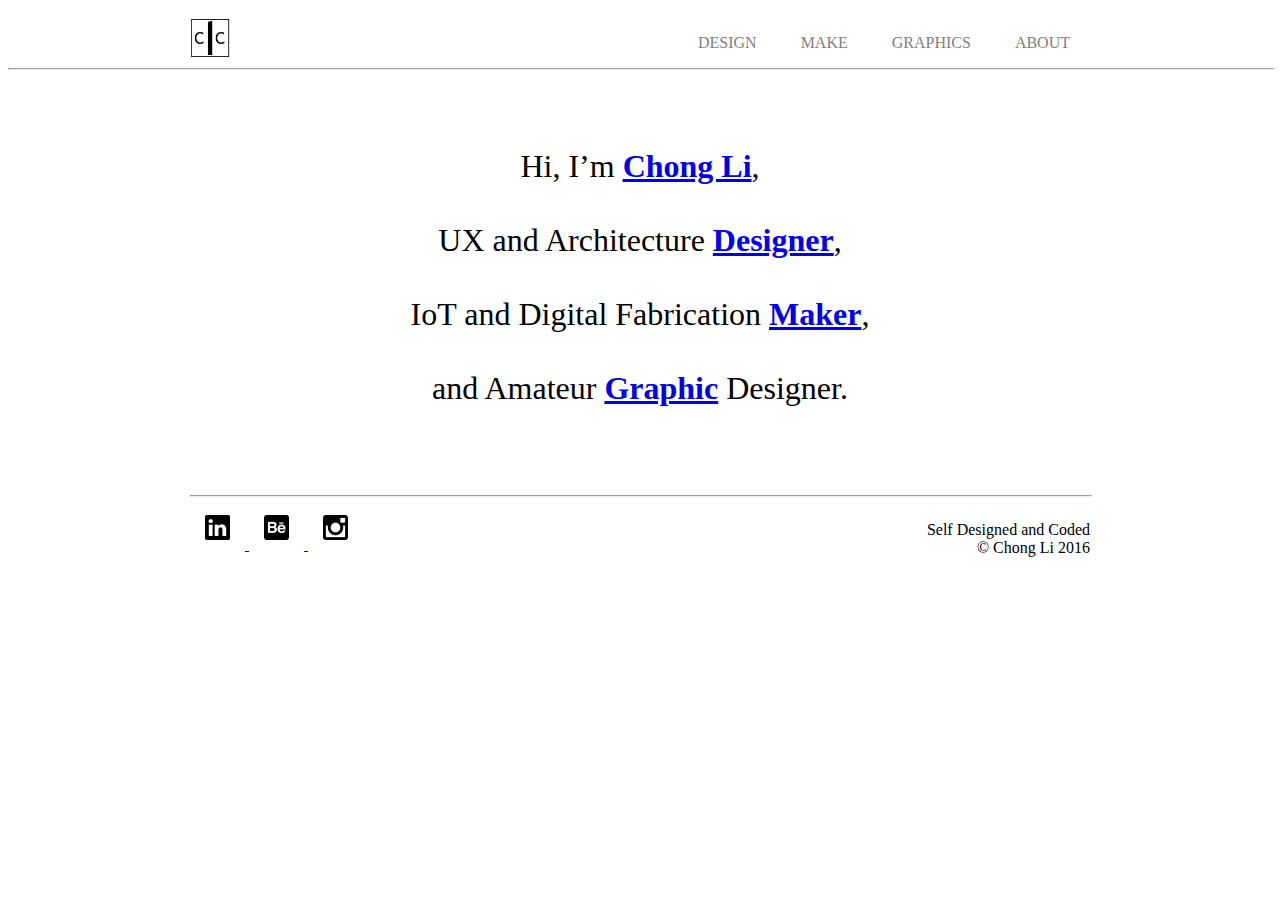
==== index.html @ 18894523 "Finishing header, footer, and general structures." ====
<!DOCTYPE html>
<html>
  <head>
    <meta charset="utf-8">
    <title>Chong Li's Portfolio</title>
    <link rel="stylesheet" href="p_css/style.css" media="screen" title="no title">
  </head>
  <body>
    <header class="#">
      <a href="index.html">
        <img class='logo_img' src="p_image/logo.png" alt="logo of Chong Li" />
      </a>
      <nav class="nav">
        <ul>
          <li><a href="design.html">design</a></li>
          <li><a href="make.html">make</a></li>
          <li><a href="graphics.html">graphics</a></li>
          <li><a href="about.html">about</a></li>
        </ul>
      </nav>
    </header>
    <hr width='100%'>
    <div class="main_des">
      <p>
        Hi, I’m <a href="about.html"><b>Chong Li</b></a>,<br>
        <br>UX and Architecture <a href="design.html"><b>Designer</b></a>,<br>
        <br>IoT and Digital Fabrication <a href="make.html"><b>Maker</b></a>,<br>
        <br>and Amateur <a href="graphics.html"><b>Graphic</b></a> Designer.<br>
      </p>
    </div>

    <footer>
      <hr width='100%'>
      <a href="https://www.linkedin.com/in/jonlichong" target="_blank">
        <img class='footer_img' src="p_image/linkedin.png" alt="linkedin of Chong Li" />
      </a>
      <a href="https://www.behance.net/catacil" target="_blank">
        <img class='footer_img' src="p_image/behance.png" alt="behance of Chong Li" />
      </a>
      <a href="https://www.instagram.com/catacil/" target="_blank">
        <img class='footer_img' src="p_image/instagram.png" alt="instagram of Chong Li" />
      </a>
      <p class="copyright">
        Self Designed and Coded <br>
        &copy;&nbsp;Chong Li 2016
      </p>
    </footer>
  </body>
</html>
---- p_css/style.css ----
/* page style */
header, footer, section, div{
  max-width: 900px;
  align-self: center;
  font-family: Whitney-Light;
  padding: 10px 10%;
  margin: auto;
}

/* header style */
header a{
  text-decoration: none;
  color: grey;
  text-transform: uppercase;
}
header a:hover{
  color:black;
}
.logo_img{
  float: left;
  display: inline-block;
  width: 40px;
  height: 40px;
}
.nav li{
  display: inline-block;
  margin: 0 20px;
}
.nav{
  float: right;
}
.nav .bold{
  font-weight: bold;
}

/* paragraph style */
.main_des p{
  font-size: 32px;
  margin: 60px 0px;
  text-align: center;
}
.page_des h1{
  float: left;
  margin-right: 10%;
  display: inline-block;
  font-size: 32px;
  width: 20%;
}
.page_des p{
  font-size: 18px;
  float: right;
  display: inline-block;
  width: 65%;
  line-height: 200%;
}
/* about style */
.chong_img{
  width: 30%;
  height: auto;
  display: inline-block;
  padding: 20px;
}
.about{
  display: inline-block;
  width: 60%;
  float: right;
  padding: 30px 0px;
}

/* footer style */
.footer_img{
  width: 25px;
  height: 25px;
  margin: 10px 15px;
}
.copyright{
  text-align: right;
  float: right;
}
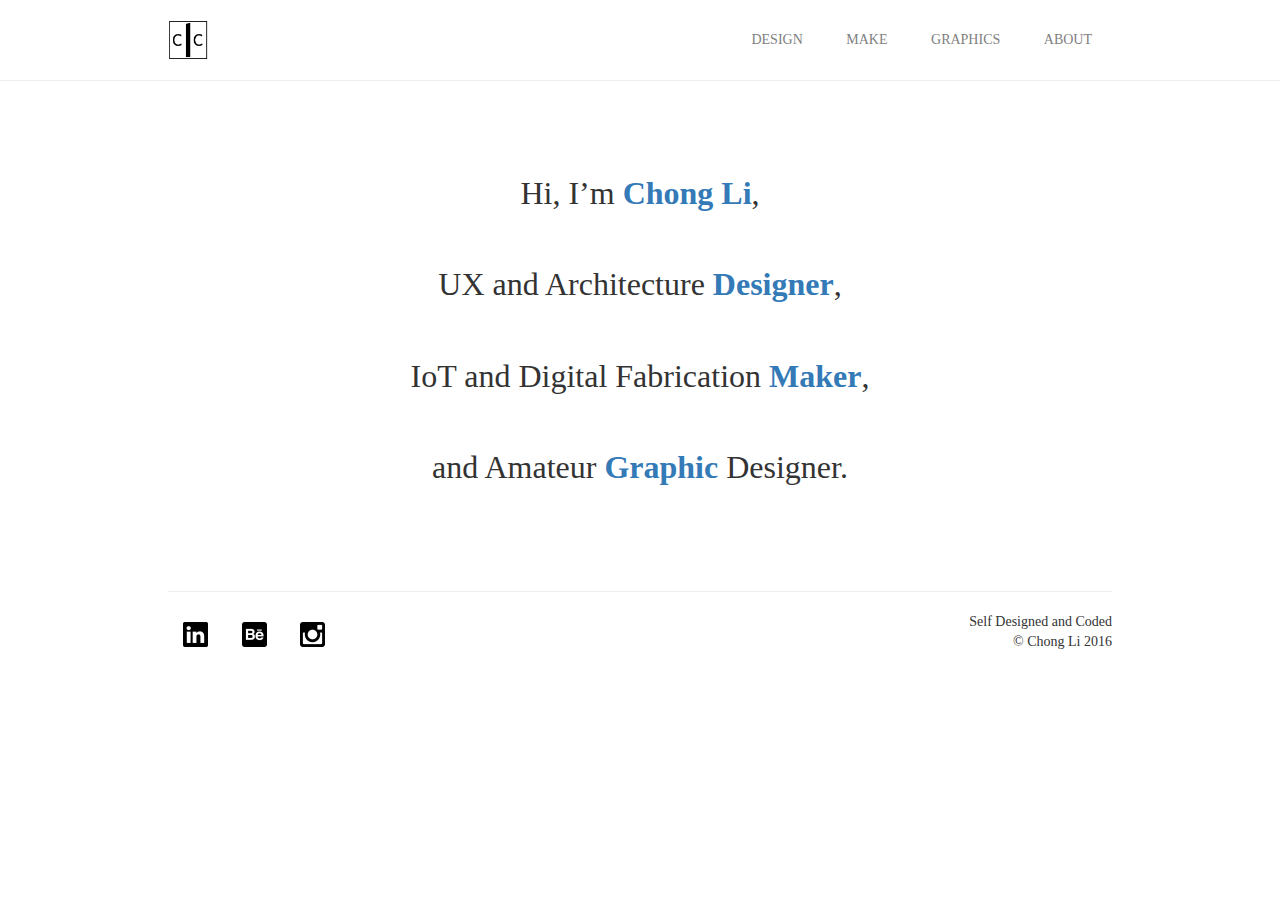
==== commit ab284d95: "Added pictures and descriptions for each page. Finished about page." ====
--- a/index.html
+++ b/index.html
@@ -4,6 +4,7 @@
     <meta charset="utf-8">
     <title>Chong Li's Portfolio</title>
     <link rel="stylesheet" href="p_css/style.css" media="screen" title="no title">
+    <link rel="stylesheet" href="https://maxcdn.bootstrapcdn.com/bootstrap/3.3.7/css/bootstrap.min.css" integrity="sha384-BVYiiSIFeK1dGmJRAkycuHAHRg32OmUcww7on3RYdg4Va+PmSTsz/K68vbdEjh4u" crossorigin="anonymous">
   </head>
   <body>
     <header class="#">
@@ -20,14 +21,14 @@
       </nav>
     </header>
     <hr width='100%'>
-    <div class="main_des">
+    <section class="main_des">
       <p>
         Hi, I’m <a href="about.html"><b>Chong Li</b></a>,<br>
         <br>UX and Architecture <a href="design.html"><b>Designer</b></a>,<br>
         <br>IoT and Digital Fabrication <a href="make.html"><b>Maker</b></a>,<br>
         <br>and Amateur <a href="graphics.html"><b>Graphic</b></a> Designer.<br>
       </p>
-    </div>
+    </section>
 
     <footer>
       <hr width='100%'>
--- a/p_css/style.css
+++ b/p_css/style.css
@@ -1,8 +1,8 @@
 /* page style */
-header, footer, section, div{
-  max-width: 900px;
+header, footer, section{
+  max-width: 1200px;
   align-self: center;
-  font-family: Whitney-Light;
+  font-family: futura-light;
   padding: 10px 10%;
   margin: auto;
 }
@@ -21,10 +21,11 @@
   display: inline-block;
   width: 40px;
   height: 40px;
+  margin-top: 10px;
 }
 .nav li{
   display: inline-block;
-  margin: 0 20px;
+  margin: 20px 20px;
 }
 .nav{
   float: right;
@@ -39,20 +40,46 @@
   margin: 60px 0px;
   text-align: center;
 }
+.page_des{
+  margin-top: 30px;
+  height: auto;
+}
 .page_des h1{
   float: left;
   margin-right: 10%;
-  display: inline-block;
-  font-size: 32px;
-  width: 20%;
+  font-size: 40px;
+  width: 15%;
+  font-weight: bold;
 }
 .page_des p{
   font-size: 18px;
   float: right;
-  display: inline-block;
   width: 65%;
   line-height: 200%;
 }
+.clearfix::after {
+  content: '.';
+  clear: both;
+  display: block;
+  visibility: hidden;
+}
+
+/* cover style */
+.cover{
+  margin: 20px 0;
+
+}
+.cover img{
+  width: 200px;
+  height: 200px;
+}
+.cover img:hover{
+  opacity: 0.5;
+}
+.cover p{
+  margin: 5px 0;
+}
+
 /* about style */
 .chong_img{
   width: 30%;
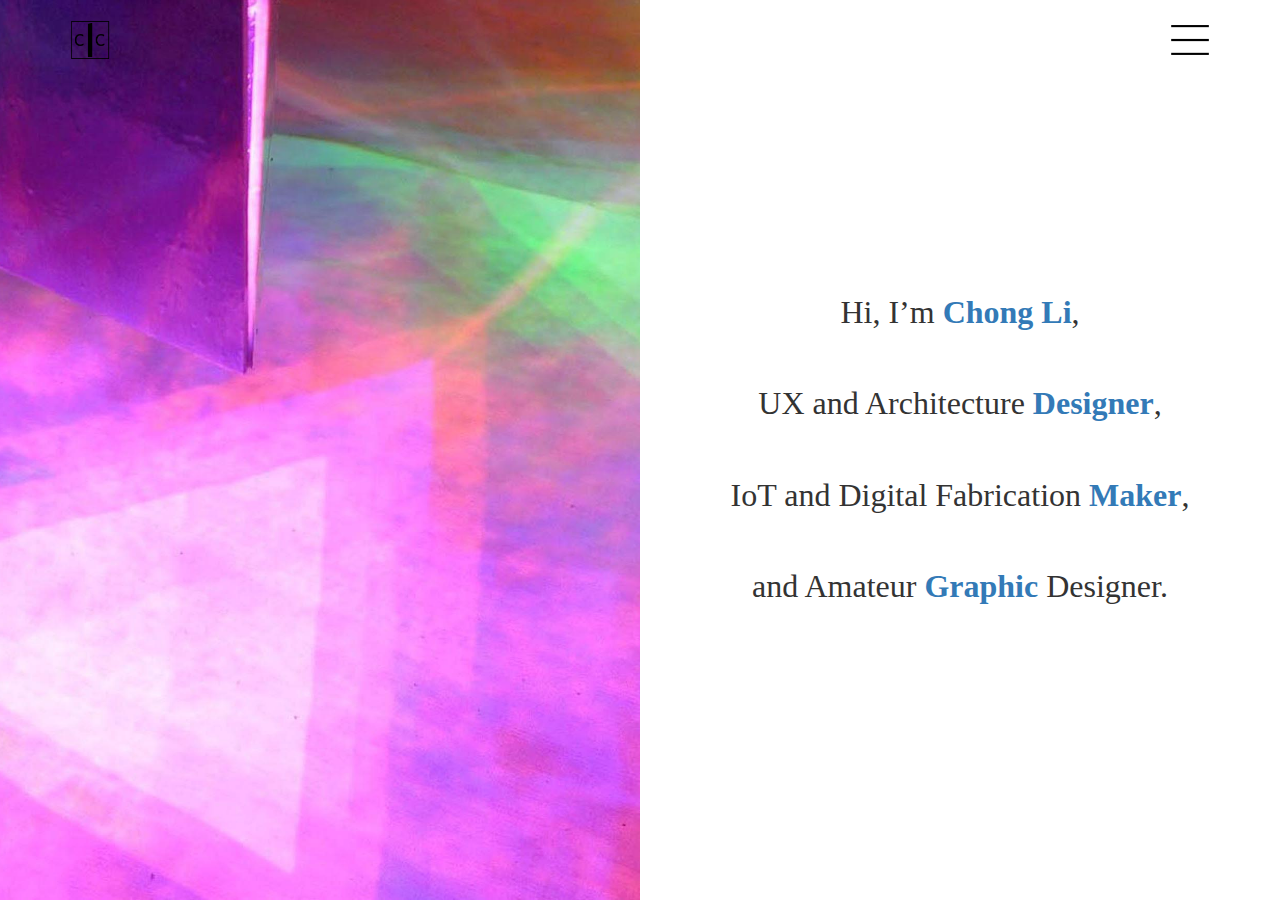
==== commit c36c7341: "Added background image, and set the image to 50%. Made responsive nav" ====
--- a/index.html
+++ b/index.html
@@ -3,15 +3,29 @@
   <head>
     <meta charset="utf-8">
     <title>Chong Li's Portfolio</title>
+    <link rel="shortcut icon" href="p_image/logo.png">
+    <meta name="viewport" content="width=device-width, initial-scale=1">
     <link rel="stylesheet" href="p_css/style.css" media="screen" title="no title">
     <link rel="stylesheet" href="https://maxcdn.bootstrapcdn.com/bootstrap/3.3.7/css/bootstrap.min.css" integrity="sha384-BVYiiSIFeK1dGmJRAkycuHAHRg32OmUcww7on3RYdg4Va+PmSTsz/K68vbdEjh4u" crossorigin="anonymous">
   </head>
   <body>
-    <header class="#">
+    <div class="index half"></div>
+    <div class="main_des">
+      <div class="right">
+        Hi, I’m <a href="about.html"><b>Chong Li</b></a>,<br>
+        <br>UX and Architecture <a href="design.html"><b>Designer</b></a>,<br>
+        <br>IoT and Digital Fabrication <a href="make.html"><b>Maker</b></a>,<br>
+        <br>and Amateur <a href="graphics.html"><b>Graphic</b></a> Designer.<br>
+      </div>
+    </div>
+    <header class="index_header">
       <a href="index.html">
         <img class='logo_img' src="p_image/logo.png" alt="logo of Chong Li" />
       </a>
-      <nav class="nav">
+      <nav class="nav nav_bread">
+        <img class="bread_img" src="p_image/bread.png" alt="nav bread icon" />
+      </nav>
+      <nav class="nav nav_hide">
         <ul>
           <li><a href="design.html">design</a></li>
           <li><a href="make.html">make</a></li>
@@ -20,18 +34,11 @@
         </ul>
       </nav>
     </header>
-    <hr width='100%'>
-    <section class="main_des">
-      <p>
-        Hi, I’m <a href="about.html"><b>Chong Li</b></a>,<br>
-        <br>UX and Architecture <a href="design.html"><b>Designer</b></a>,<br>
-        <br>IoT and Digital Fabrication <a href="make.html"><b>Maker</b></a>,<br>
-        <br>and Amateur <a href="graphics.html"><b>Graphic</b></a> Designer.<br>
-      </p>
-    </section>
+    <hr width='100%' style="visibility: hidden">
+
 
     <footer>
-      <hr width='100%'>
+      <!-- <hr width='100%'>
       <a href="https://www.linkedin.com/in/jonlichong" target="_blank">
         <img class='footer_img' src="p_image/linkedin.png" alt="linkedin of Chong Li" />
       </a>
@@ -44,7 +51,7 @@
       <p class="copyright">
         Self Designed and Coded <br>
         &copy;&nbsp;Chong Li 2016
-      </p>
+      </p> -->
     </footer>
   </body>
 </html>
--- a/p_css/style.css
+++ b/p_css/style.css
@@ -5,6 +5,7 @@
   font-family: futura-light;
   padding: 10px 10%;
   margin: auto;
+  margin-bottom: 20px;
 }
 
 /* header style */
@@ -16,12 +17,16 @@
 header a:hover{
   color:black;
 }
+/*header{
+  position: fixed;
+}*/
 .logo_img{
   float: left;
   display: inline-block;
   width: 40px;
   height: 40px;
   margin-top: 10px;
+  margin-bottom: 10px;
 }
 .nav li{
   display: inline-block;
@@ -29,16 +34,83 @@
 }
 .nav{
   float: right;
+  height: 40px;
 }
 .nav .bold{
   font-weight: bold;
+  color: black;
+}
+.nav_hide{
+  display: none;
+}
+.bread_img{
+  width: 40px;
+  height: 40px;
+  margin-top: 10px;
+  margin-bottom: 10px;
+}
+.nav_bread:hover + .nav_hide{
+  display: inline-block;
+  padding-right: 20px;
+}
+.nav_hide:hover{
+  display: inline-block;
+  padding-right: 20px;
 }
 
 /* paragraph style */
-.main_des p{
+.index_header{
+  max-width: 100%;
+  padding-left: 5em;
+  padding-right: 5em;
+}
+.index{
+  /*background-color: blue;*/
+  background: url("cover.jpg") no-repeat 50%;
+  background-size: cover;
+  /*background-attachment: fixed;*/
+  /*background-position:left;*/
+}
+.half{
+  width: 50%;
+  position: absolute;
+  top: 0;
+  bottom: 0;
+  left: 0;
+  z-index: -1;
+  opacity: 1;
+  -webkit-transition: opacity .3s ease;
+  transition: opacity .3s ease;
+}
+.main_des{
+  width: 50%;
+  position: absolute;
+  top: 0;
+  bottom: 0;
+  right: 0;
+  z-index: -1;
+  overflow-y: hidden;
+}
+.right{
+  width: 80%;
+  font-family: futura;
   font-size: 32px;
-  margin: 60px 0px;
-  text-align: center;
+  text-align: center;
+  margin: auto;
+  padding: 0 20px;
+  position: absolute;
+  top: 50%; left: 50%;
+  transform: translate(-50%,-50%);
+}
+.main_des .left{
+  width: 50%;
+  height: 100%;
+  overflow: hidden;
+  float: left;
+}
+.main_des .left img{
+  width: 50%;
+  height: auto;
 }
 .page_des{
   margin-top: 30px;
@@ -47,6 +119,7 @@
 .page_des h1{
   float: left;
   margin-right: 10%;
+  margin-left: 3%;
   font-size: 40px;
   width: 15%;
   font-weight: bold;
@@ -57,7 +130,14 @@
   width: 65%;
   line-height: 200%;
 }
-.clearfix::after {
+.page_des .right{
+  font-size: 18px;
+  float: right;
+  width: 65%;
+  line-height: 200%;
+}
+
+.clearfix:after {
   content: '.';
   clear: both;
   display: block;
@@ -66,41 +146,148 @@
 
 /* cover style */
 .cover{
-  margin: 20px 0;
-
-}
+  margin: -10px 0;
+
+}
+
 .cover img{
-  width: 200px;
-  height: 200px;
+  padding: 8%;
+  -webkit-transition: .6s ease-in-out;
+	transition: .6s ease-in-out;
+
 }
 .cover img:hover{
   opacity: 0.5;
 }
-.cover p{
-  margin: 5px 0;
+.cover p.cover_title{
+  /*margin: 5px 0;*/
+  text-align: center;
+  text-decoration: none;
+  color: black;
+  font-size: 16px;
+}
+.cover p.cover_des{
+  color: black;
+  font-size: 16px;
+  text-align: center;
+  position: relative;
+  bottom: 200px;
+  opacity: 0.3;
+}
+.cover img:hover .cover_des{
+  opacity: 1;
+}
+.cover img:hover p.cover_title{
+  text-decoration: none;
 }
 
 /* about style */
 .chong_img{
-  width: 30%;
+  width: 25%;
   height: auto;
   display: inline-block;
   padding: 20px;
 }
 .about{
   display: inline-block;
-  width: 60%;
+  width: 65%;
   float: right;
   padding: 30px 0px;
+  font-size: 18px;
+  line-height: 200%;
 }
 
 /* footer style */
+footer{
+  /*margin-top: 20px;*/
+}
 .footer_img{
   width: 25px;
   height: 25px;
-  margin: 10px 15px;
+  margin: 0 15px;
+  opacity: 0.8;
 }
 .copyright{
   text-align: right;
   float: right;
-}
+
+}
+
+/* slide show*/
+.slide img{
+  max-height: 100%;
+  max-width: 100%;
+  margin: auto;
+  /*vertical-align: middle;*/
+  /*display: inline-block;*/
+  position: absolute;
+  top: 0;
+  bottom: 10%;
+  left: 0;
+  right: 0;
+}
+.slide p{
+  text-align: center;
+  background-color: rgba(216, 216, 216, 0.5);
+  position: absolute;
+  bottom: -10%;
+  left: 0;
+  /*left: 50%;*/
+  width: 100%;
+  height: 10%;
+  /*line-height: 10%;*/
+  vertical-align: middle;
+  padding: 0.75%;
+}
+.floating:hover{
+  box-shadow:0 8px 16px 0 rgba(0,0,0,0.2),0 6px 20px 0 rgba(0,0,0,0.19)
+}
+.floating{
+  -webkit-touch-callout:none;
+  -webkit-user-select:none;
+  -khtml-user-select:none;
+  -moz-user-select:none;
+  -ms-user-select:none;
+  user-select:none;
+}
+.floating{
+  display:inline-block;
+  text-align:center;
+  color:#fff;
+  background-color:#000;
+  position:relative;
+  overflow:hidden;
+  z-index:1;
+  border-radius:50%;
+  cursor:pointer;
+  font-size:24px;
+  opacity: 0.3;
+}
+.floating{
+  width:40px;
+  height:40px;
+  line-height:40px;
+}
+.floating:disabled{
+  cursor:not-allowed;
+  opacity:0.3;
+}
+.displayleft{
+  position:absolute;
+  top:50%;
+  left:0;
+}
+.displayright{
+  position:absolute;
+  top:50%;
+  right:0;
+  /*transform:translate(0%,-50%);
+  -ms-transform:translate(0%,-50%);*/
+}
+.content{
+  max-width:1300px;
+  height: 350px;
+  position:relative;
+  padding: 20px;
+  /*background-color: #f4f4f4;*/
+}
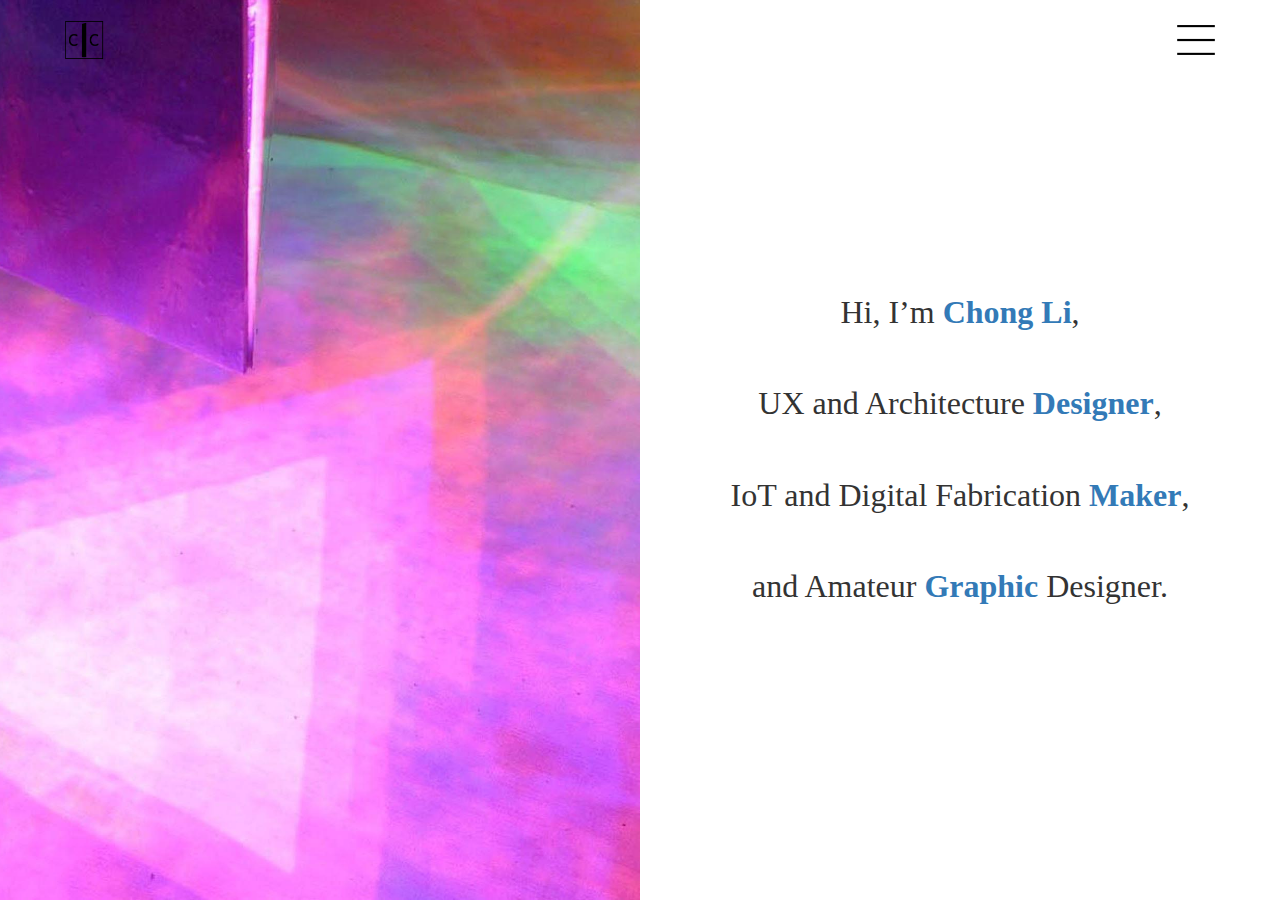
==== commit 88efea60: "Added javascript, and made index page and paragraphs responsive" ====
--- a/index.html
+++ b/index.html
@@ -3,26 +3,27 @@
   <head>
     <meta charset="utf-8">
     <title>Chong Li's Portfolio</title>
+    <script src='p_js/js.js'></script>
     <link rel="shortcut icon" href="p_image/logo.png">
     <meta name="viewport" content="width=device-width, initial-scale=1">
     <link rel="stylesheet" href="p_css/style.css" media="screen" title="no title">
     <link rel="stylesheet" href="https://maxcdn.bootstrapcdn.com/bootstrap/3.3.7/css/bootstrap.min.css" integrity="sha384-BVYiiSIFeK1dGmJRAkycuHAHRg32OmUcww7on3RYdg4Va+PmSTsz/K68vbdEjh4u" crossorigin="anonymous">
   </head>
   <body>
-    <div class="index half"></div>
+    <div class="index half" id='index'></div>
     <div class="main_des">
       <div class="right">
         Hi, I’m <a href="about.html"><b>Chong Li</b></a>,<br>
-        <br>UX and Architecture <a href="design.html"><b>Designer</b></a>,<br>
-        <br>IoT and Digital Fabrication <a href="make.html"><b>Maker</b></a>,<br>
-        <br>and Amateur <a href="graphics.html"><b>Graphic</b></a> Designer.<br>
+        <br>UX and Architecture <a onmouseover="cover_d()" onmouseout="cover_i()" href="design.html"><b>Designer</b></a>,<br>
+        <br>IoT and Digital Fabrication <a onmouseover="cover_m()" onmouseout="cover_i()" href="make.html"><b>Maker</b></a>,<br>
+        <br>and Amateur <a onmouseover="cover_g()" onmouseout="cover_i()" href="graphics.html"><b>Graphic</b></a> Designer.<br>
       </div>
     </div>
     <header class="index_header">
       <a href="index.html">
         <img class='logo_img' src="p_image/logo.png" alt="logo of Chong Li" />
       </a>
-      <nav class="nav nav_bread">
+      <nav class="nav nav_bread_index">
         <img class="bread_img" src="p_image/bread.png" alt="nav bread icon" />
       </nav>
       <nav class="nav nav_hide">
--- a/p_css/style.css
+++ b/p_css/style.css
@@ -19,6 +19,10 @@
 }
 /*header{
   position: fixed;
+  top:0;
+}
+.hr_fixed{
+  position: fixed;
 }*/
 .logo_img{
   float: left;
@@ -49,24 +53,29 @@
   margin-top: 10px;
   margin-bottom: 10px;
 }
-.nav_bread:hover + .nav_hide{
+.nav_bread_index:hover + .nav_hide{
   display: inline-block;
   padding-right: 20px;
 }
 .nav_hide:hover{
   display: inline-block;
   padding-right: 20px;
+}
+.nav_bread{
+  display: none;
 }
 
 /* paragraph style */
 .index_header{
   max-width: 100%;
-  padding-left: 5em;
-  padding-right: 5em;
+  padding-left: 5%;
+  padding-right: 5%;
 }
 .index{
   /*background-color: blue;*/
-  background: url("cover.jpg") no-repeat 50%;
+  background-image: url("cover.jpg");
+  background-repeat: no-repeat;
+  background-position: center;
   background-size: cover;
   /*background-attachment: fixed;*/
   /*background-position:left;*/
@@ -130,12 +139,6 @@
   width: 65%;
   line-height: 200%;
 }
-.page_des .right{
-  font-size: 18px;
-  float: right;
-  width: 65%;
-  line-height: 200%;
-}
 
 .clearfix:after {
   content: '.';
@@ -182,7 +185,7 @@
 }
 
 /* about style */
-.chong_img{
+/*.chong_img{
   width: 25%;
   height: auto;
   display: inline-block;
@@ -195,7 +198,7 @@
   padding: 30px 0px;
   font-size: 18px;
   line-height: 200%;
-}
+}*/
 
 /* footer style */
 footer{
@@ -260,7 +263,7 @@
   z-index:1;
   border-radius:50%;
   cursor:pointer;
-  font-size:24px;
+  font-size:18px;
   opacity: 0.3;
 }
 .floating{
@@ -291,3 +294,39 @@
   padding: 20px;
   /*background-color: #f4f4f4;*/
 }
+
+/*responsive design*/
+@media only screen and (max-width: 800px){
+  .nav li{display: none;}
+  .nav_bread{display: inline-block;}
+  .bread_img, .logo_img{
+    width: 30px;
+    height: 30px;
+  }
+  .page_des h1{font-size: 28px;}
+  .page_des p{font-size: 14px;}
+  .right{font-size: 28px;}
+}
+@media only screen and (max-width: 500px){
+  .nav_bread{display: inline-block;}
+  .bread_img, .logo_img{
+    width: 25px;
+    height: 25px;
+  }
+  .page_des h1{
+    font-size: 20px;
+    width: 100%;
+    margin-left: 0;
+    margin-top: 0;
+  }
+  .page_des p{
+    font-size: 12px;
+    float: left;
+    width: 100%;
+  }
+  .half, .main_des{width: 100%;}
+  .main_des{
+    background-color: rgba(255, 255, 255, 0.5);
+  }
+
+}
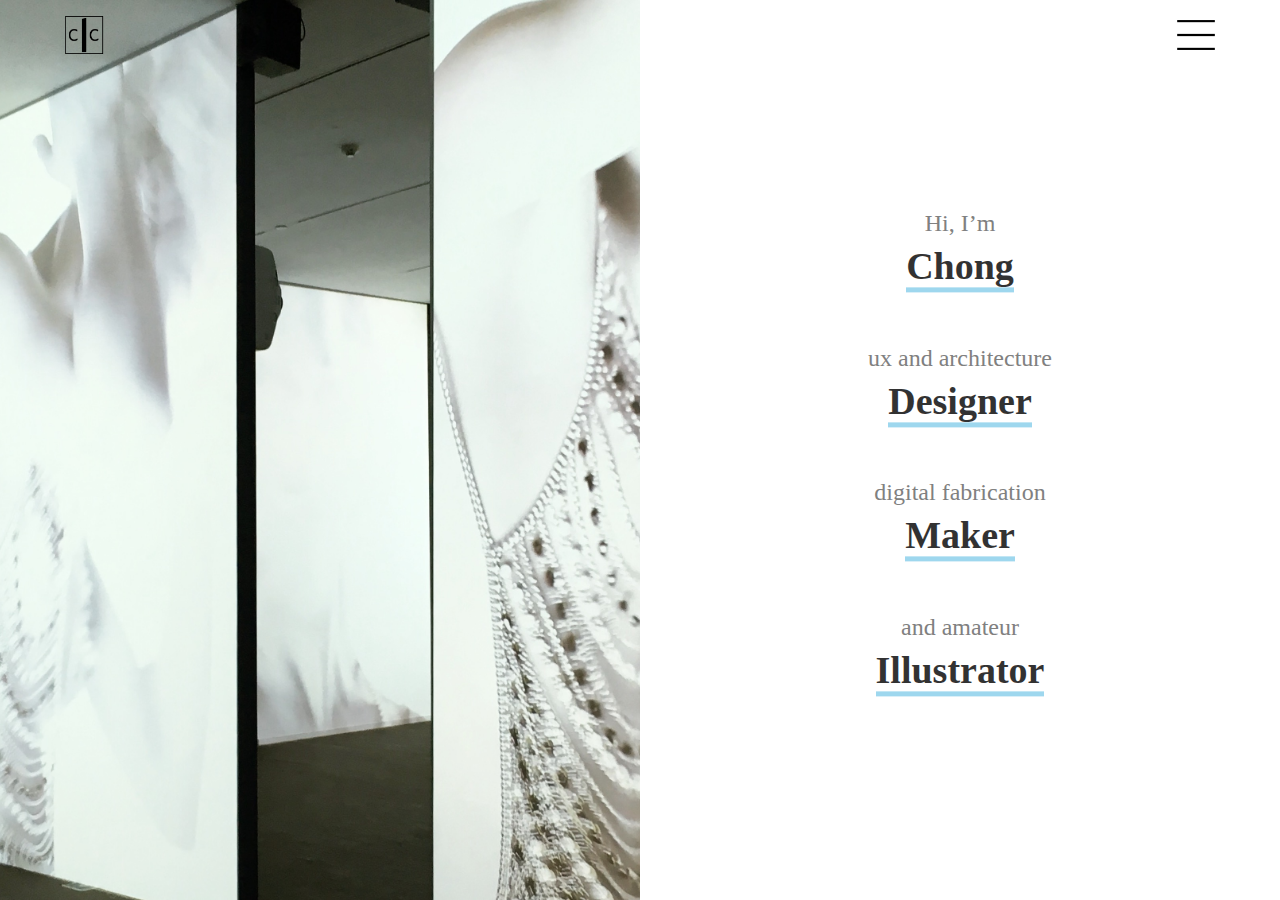
==== commit f5a9a893: "Added jQuery, more JavaScript. Updated style and some pages" ====
--- a/index.html
+++ b/index.html
@@ -4,19 +4,25 @@
     <meta charset="utf-8">
     <title>Chong Li's Portfolio</title>
     <script src='p_js/js.js'></script>
+    <script src='p_js/jquery-3.1.1.min.js'></script>
     <link rel="shortcut icon" href="p_image/logo.png">
     <meta name="viewport" content="width=device-width, initial-scale=1">
     <link rel="stylesheet" href="p_css/style.css" media="screen" title="no title">
-    <link rel="stylesheet" href="https://maxcdn.bootstrapcdn.com/bootstrap/3.3.7/css/bootstrap.min.css" integrity="sha384-BVYiiSIFeK1dGmJRAkycuHAHRg32OmUcww7on3RYdg4Va+PmSTsz/K68vbdEjh4u" crossorigin="anonymous">
+    <link rel="stylesheet" href="p_css/bootstrap.css" media="screen" title="no title">
+    <!-- <link rel="stylesheet" href="https://maxcdn.bootstrapcdn.com/bootstrap/3.3.7/css/bootstrap.min.css" integrity="sha384-BVYiiSIFeK1dGmJRAkycuHAHRg32OmUcww7on3RYdg4Va+PmSTsz/K68vbdEjh4u" crossorigin="anonymous"> -->
   </head>
   <body>
     <div class="index half" id='index'></div>
     <div class="main_des">
       <div class="right">
-        Hi, I’m <a href="about.html"><b>Chong Li</b></a>,<br>
-        <br>UX and Architecture <a onmouseover="cover_d()" onmouseout="cover_i()" href="design.html"><b>Designer</b></a>,<br>
-        <br>IoT and Digital Fabrication <a onmouseover="cover_m()" onmouseout="cover_i()" href="make.html"><b>Maker</b></a>,<br>
-        <br>and Amateur <a onmouseover="cover_g()" onmouseout="cover_i()" href="graphics.html"><b>Graphic</b></a> Designer.<br>
+        Hi, I’m
+        <br><a href="about.html"><b>Chong</b></a><br>
+        <br>ux and architecture
+        <br><a onmouseover="cover_d()" onmouseout="cover_i()" href="design.html"><b>Designer</b></a><br>
+        <br>digital fabrication
+        <br><a onmouseover="cover_m()" onmouseout="cover_i()" href="make.html"><b>Maker</b></a><br>
+        <br>and amateur
+        <br><a onmouseover="cover_g()" onmouseout="cover_i()" href="graphics.html"><b>Illustrator</b></a>
       </div>
     </div>
     <header class="index_header">
@@ -24,7 +30,7 @@
         <img class='logo_img' src="p_image/logo.png" alt="logo of Chong Li" />
       </a>
       <nav class="nav nav_bread_index">
-        <img class="bread_img" src="p_image/bread.png" alt="nav bread icon" />
+        <img onclick="show_nav()" class="bread_img" src="p_image/bread.png" alt="nav bread icon" />
       </nav>
       <nav class="nav nav_hide">
         <ul>
@@ -36,6 +42,14 @@
       </nav>
     </header>
     <hr width='100%' style="visibility: hidden">
+    <div class="full" id='full' onclick='show_page()'>
+      <ul>
+        <li><a href="design.html">design</a></li>
+        <li><a href="make.html">make</a></li>
+        <li><a href="graphics.html">graphics</a></li>
+        <li><a href="about.html">about</a></li>
+      </ul>
+    </div>
 
 
     <footer>
--- a/p_css/style.css
+++ b/p_css/style.css
@@ -3,12 +3,86 @@
   max-width: 1200px;
   align-self: center;
   font-family: futura-light;
-  padding: 10px 10%;
-  margin: auto;
-  margin-bottom: 20px;
+  padding: 0px 10%;
+  margin: 0 auto;
+}
+header{
+  border-bottom: 1px solid #eee;
+}
+
+img {
+  border: 0;
+  vertical-align: middle;
+}
+* {
+  -webkit-box-sizing: border-box;
+     -moz-box-sizing: border-box;
+          box-sizing: border-box;
+}
+*:before,
+*:after {
+  -webkit-box-sizing: border-box;
+     -moz-box-sizing: border-box;
+          box-sizing: border-box;
 }
 
 /* header style */
+header{
+  background-color: white;
+  position: fixed;
+  width: 100%;
+  height: 70px;
+  z-index: 1;
+  right: 0;
+  left: 0;
+  top: 0;
+  -webkit-transition: height 0.3s;
+  -moz-transition: height 0.3s;
+  transition: height 0.3s;
+}
+.nav-down{
+  top: 0;
+}
+.nav-up{
+  top: -70;
+}
+.header {
+    position: fixed;
+    top: 0;
+    left: 0;
+    width: 100%;
+    background: #cc5350;
+    color:#fff;
+    z-index: 1000;
+    height: 200px;
+    overflow: hidden;
+    -webkit-transition: height 0.3s;
+    -moz-transition: height 0.3s;
+    transition: height 0.3s;
+    text-align:center;
+    line-height:160px;
+
+}
+.header.shrink {
+    height: 100px;
+    line-height:80px;
+}
+.header h1
+{
+    font-size:30px;
+    font-weight:normal;
+    -webkit-transition: all 0.3s;
+    -moz-transition: all 0.3s;
+    transition: all 0.3s;
+}
+
+.header.shrink h1
+{
+    font-size:24px;
+    -webkit-transition: all 0.3s;
+    -moz-transition: all 0.3s;
+    transition: all 0.3s;
+}
 header a{
   text-decoration: none;
   color: grey;
@@ -17,25 +91,23 @@
 header a:hover{
   color:black;
 }
-/*header{
-  position: fixed;
-  top:0;
-}
-.hr_fixed{
-  position: fixed;
-}*/
 .logo_img{
   float: left;
   display: inline-block;
   width: 40px;
   height: 40px;
+  margin-top: 15px;
+  /*margin-bottom: 10px;*/
+}
+.nav li{
+  display: inline-block;
+  margin: 0px 20px;
   margin-top: 10px;
-  margin-bottom: 10px;
-}
-.nav li{
-  display: inline-block;
-  margin: 20px 20px;
-}
+}
+/*.nav li a{
+  line-height: 60px;
+  text-align: center;
+}*/
 .nav{
   float: right;
   height: 40px;
@@ -50,7 +122,7 @@
 .bread_img{
   width: 40px;
   height: 40px;
-  margin-top: 10px;
+  margin-top: 15px;
   margin-bottom: 10px;
 }
 .nav_bread_index:hover + .nav_hide{
@@ -67,13 +139,15 @@
 
 /* paragraph style */
 .index_header{
+  background-color: rgba(0, 0, 0, 0);
   max-width: 100%;
   padding-left: 5%;
   padding-right: 5%;
+  border-bottom: 0;
 }
 .index{
   /*background-color: blue;*/
-  background-image: url("cover.jpg");
+  background-image: url("../p_image/cover.jpg");
   background-repeat: no-repeat;
   background-position: center;
   background-size: cover;
@@ -91,6 +165,40 @@
   -webkit-transition: opacity .3s ease;
   transition: opacity .3s ease;
 }
+.full{
+  width: 100%;
+  height: 100%;
+  position: fixed;
+  top: 0;
+  bottom: 0;
+  left: 0;
+  right: 0;
+  z-index: 1000;
+  opacity: 0;
+  -webkit-transition:.5s;
+  transition: .5s ;
+  background-color: rgba(255, 255, 255, 0.9);
+  display: none;
+}
+.full ul{
+  width: 100%;
+  font-size: 40px;
+  font-family: futura;
+  text-transform: uppercase;
+  text-align: center;
+  line-height: 250%;
+  margin: auto;
+  position: absolute;
+  top: 50%; left: 50%;
+  transform: translate(-50%,-50%);
+  list-style-type: none;
+}
+.full ul li a{
+  color: rgb(100, 100, 100);;
+}
+.full ul li a:hover{
+  color: black;
+}
 .main_des{
   width: 50%;
   position: absolute;
@@ -102,14 +210,28 @@
 }
 .right{
   width: 80%;
-  font-family: futura;
-  font-size: 32px;
+  font-family: futura-light;
+  line-height: 180%;
+  font-size: 24px;
   text-align: center;
   margin: auto;
   padding: 0 20px;
   position: absolute;
   top: 50%; left: 50%;
   transform: translate(-50%,-50%);
+  color: grey;
+}
+.right b{
+  font-size: 38px;
+  color: black;
+  opacity: 0.8;
+  border-bottom: 5px solid skyblue;
+}
+.right b:hover{
+  font-size: 40px;
+}
+.right a:hover{
+  text-decoration: none;
 }
 .main_des .left{
   width: 50%;
@@ -122,7 +244,7 @@
   height: auto;
 }
 .page_des{
-  margin-top: 30px;
+  margin-top: 80px;
   height: auto;
 }
 .page_des h1{
@@ -132,6 +254,8 @@
   font-size: 40px;
   width: 15%;
   font-weight: bold;
+  /*margin-top: 0;*/
+  margin-bottom: 0;
 }
 .page_des p{
   font-size: 18px;
@@ -155,9 +279,8 @@
 
 .cover img{
   padding: 8%;
-  -webkit-transition: .6s ease-in-out;
-	transition: .6s ease-in-out;
-
+  -webkit-transition: opacity .6s ease-in-out;
+	transition: opacity .6s ease-in-out;
 }
 .cover img:hover{
   opacity: 0.5;
@@ -175,6 +298,7 @@
   text-align: center;
   position: relative;
   bottom: 200px;
+  /*line-height: 200px;*/
   opacity: 0.3;
 }
 .cover img:hover .cover_des{
@@ -201,19 +325,26 @@
 }*/
 
 /* footer style */
+hr{
+  border:0;
+  border-top: 1px solid #eee;
+}
 footer{
-  /*margin-top: 20px;*/
+  /*background-color: blue;*/
+}
+#graphic_footer{
+  margin-top: 100px;
 }
 .footer_img{
   width: 25px;
   height: 25px;
-  margin: 0 15px;
+  margin: 15px 15px;
   opacity: 0.8;
 }
 .copyright{
   text-align: right;
   float: right;
-
+  font-size: 12px;
 }
 
 /* slide show*/
@@ -241,6 +372,8 @@
   /*line-height: 10%;*/
   vertical-align: middle;
   padding: 0.75%;
+  margin-bottom: 0;
+  margin-top: 0;
 }
 .floating:hover{
   box-shadow:0 8px 16px 0 rgba(0,0,0,0.2),0 6px 20px 0 rgba(0,0,0,0.19)
@@ -297,22 +430,28 @@
 
 /*responsive design*/
 @media only screen and (max-width: 800px){
-  .nav li{display: none;}
+  .nav li a{display: none;}
   .nav_bread{display: inline-block;}
   .bread_img, .logo_img{
     width: 30px;
     height: 30px;
   }
+  header, footer, section{
+    padding: 0px 5%;
+  }
+  header{height: 60px;}
   .page_des h1{font-size: 28px;}
   .page_des p{font-size: 14px;}
-  .right{font-size: 28px;}
-}
-@media only screen and (max-width: 500px){
+  .right{font-size: 24px;}
+  /*.nav a.bold{display: inline-block;}*/
+}
+@media only screen and (max-width: 550px){
   .nav_bread{display: inline-block;}
   .bread_img, .logo_img{
     width: 25px;
     height: 25px;
   }
+  header{height: 55px;}
   .page_des h1{
     font-size: 20px;
     width: 100%;
@@ -326,7 +465,17 @@
   }
   .half, .main_des{width: 100%;}
   .main_des{
-    background-color: rgba(255, 255, 255, 0.5);
-  }
-
-}
+    background-color: rgba(255, 255, 255, 0.8);
+  }
+}
+.back_main{
+  width: 100%;
+  height: 90px;
+}
+.back_main a{
+  text-align: center;
+  line-height: 90px;
+  position: absolute;
+  left:0;
+  right:0;
+}
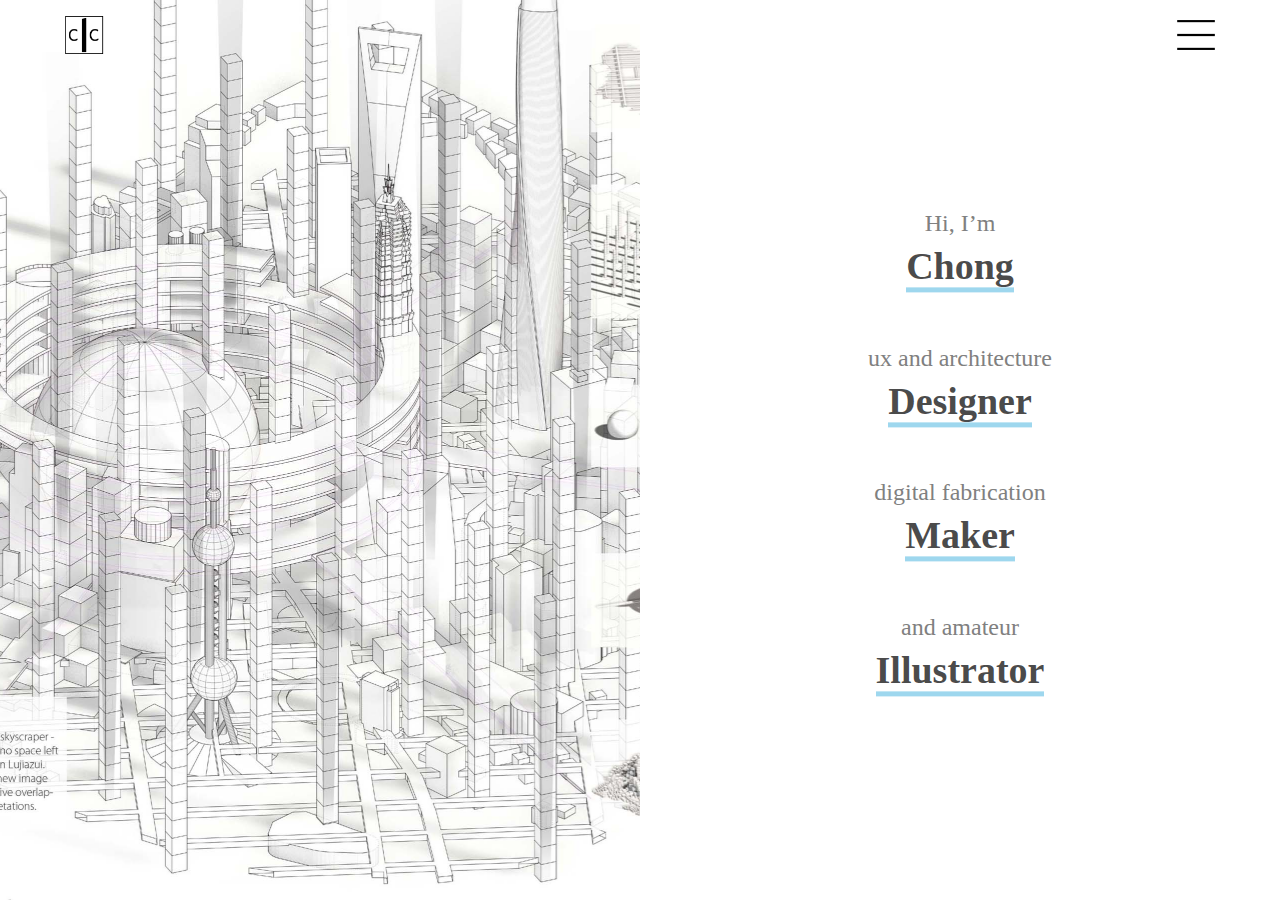
==== commit 5550390d: "Finished version for submission" ====
--- a/index.html
+++ b/index.html
@@ -3,8 +3,9 @@
   <head>
     <meta charset="utf-8">
     <title>Chong Li's Portfolio</title>
+
+    <script src='p_js/jquery-3.1.1.min.js'></script>
     <script src='p_js/js.js'></script>
-    <script src='p_js/jquery-3.1.1.min.js'></script>
     <link rel="shortcut icon" href="p_image/logo.png">
     <meta name="viewport" content="width=device-width, initial-scale=1">
     <link rel="stylesheet" href="p_css/style.css" media="screen" title="no title">
@@ -16,7 +17,7 @@
     <div class="main_des">
       <div class="right">
         Hi, I’m
-        <br><a href="about.html"><b>Chong</b></a><br>
+        <br><a onmouseover="cover_a()" onmouseout="cover_i()" href="about.html"><b>Chong</b></a><br>
         <br>ux and architecture
         <br><a onmouseover="cover_d()" onmouseout="cover_i()" href="design.html"><b>Designer</b></a><br>
         <br>digital fabrication
@@ -41,7 +42,6 @@
         </ul>
       </nav>
     </header>
-    <hr width='100%' style="visibility: hidden">
     <div class="full" id='full' onclick='show_page()'>
       <ul>
         <li><a href="design.html">design</a></li>
--- a/p_css/style.css
+++ b/p_css/style.css
@@ -41,10 +41,10 @@
   transition: height 0.3s;
 }
 .nav-down{
-  top: 0;
+  top: 0px;
 }
 .nav-up{
-  top: -70;
+  top: -70px;
 }
 .header {
     position: fixed;
@@ -162,8 +162,8 @@
   left: 0;
   z-index: -1;
   opacity: 1;
-  -webkit-transition: opacity .3s ease;
-  transition: opacity .3s ease;
+  -webkit-transition: .4s ease ;
+  transition: .4s ease;
 }
 .full{
   width: 100%;
@@ -175,8 +175,8 @@
   right: 0;
   z-index: 1000;
   opacity: 0;
-  -webkit-transition:.5s;
-  transition: .5s ;
+  -webkit-transition:opacity .2s ease;
+  transition: opacity .2s ease;
   background-color: rgba(255, 255, 255, 0.9);
   display: none;
 }
@@ -223,7 +223,7 @@
 }
 .right b{
   font-size: 38px;
-  color: black;
+  color: rgba(0, 0, 0, 0.9);
   opacity: 0.8;
   border-bottom: 5px solid skyblue;
 }
@@ -279,11 +279,12 @@
 
 .cover img{
   padding: 8%;
-  -webkit-transition: opacity .6s ease-in-out;
-	transition: opacity .6s ease-in-out;
+  -webkit-transition: opacity .6s ease;
+	transition: opacity .6s ease;
 }
 .cover img:hover{
-  opacity: 0.5;
+  opacity: 0.1;
+  background-color: white;
 }
 .cover p.cover_title{
   /*margin: 5px 0;*/
@@ -291,21 +292,29 @@
   text-decoration: none;
   color: black;
   font-size: 16px;
+  margin-top: -5px;;
+  margin-bottom: 40px;
 }
 .cover p.cover_des{
   color: black;
   font-size: 16px;
   text-align: center;
-  position: relative;
-  bottom: 200px;
-  /*line-height: 200px;*/
-  opacity: 0.3;
-}
-.cover img:hover .cover_des{
+  position: absolute;
+  width: 100%;
+  margin-top: -42px;
+  top: 50%;
+  opacity: 0;
+}
+.cover img:hover ~ .cover_des{
   opacity: 1;
 }
-.cover img:hover p.cover_title{
+.cover img:hover ~ p.cover_title{
   text-decoration: none;
+}
+section h2{
+  font-weight: normal;
+  text-align: center;
+  display: none;
 }
 
 /* about style */
@@ -333,7 +342,7 @@
   /*background-color: blue;*/
 }
 #graphic_footer{
-  margin-top: 100px;
+  margin-top: 80px;
 }
 .footer_img{
   width: 25px;
@@ -359,12 +368,13 @@
   bottom: 10%;
   left: 0;
   right: 0;
+  cursor: pointer;
 }
 .slide p{
   text-align: center;
-  background-color: rgba(216, 216, 216, 0.5);
-  position: absolute;
-  bottom: -10%;
+  background-color: rgba(216, 216, 216, 0.2);
+  position: absolute;
+  bottom: -8%;
   left: 0;
   /*left: 50%;*/
   width: 100%;
@@ -374,17 +384,16 @@
   padding: 0.75%;
   margin-bottom: 0;
   margin-top: 0;
+  opacity: 0;
+  transition: opacity .2s ease;
+  -webkit-transition: opacity .2s ease;
+  -moz-transition: opacity .2s ease;
+}
+.slide a.p-cover:hover + p{
+  opacity: 1;
 }
 .floating:hover{
   box-shadow:0 8px 16px 0 rgba(0,0,0,0.2),0 6px 20px 0 rgba(0,0,0,0.19)
-}
-.floating{
-  -webkit-touch-callout:none;
-  -webkit-user-select:none;
-  -khtml-user-select:none;
-  -moz-user-select:none;
-  -ms-user-select:none;
-  user-select:none;
 }
 .floating{
   display:inline-block;
@@ -479,3 +488,47 @@
   left:0;
   right:0;
 }
+.project{
+  margin-top: 120px;
+  margin-bottom: 40px;
+}
+.project h1{
+  text-align: center;
+}
+.project p{
+  font-size: 18px;
+  text-align: center;
+}
+
+/*lightbox*/
+.lightbox {
+	/** Default lightbox to hidden */
+	display: none;
+
+	/** Position and style */
+	position: fixed;
+	z-index: 999;
+	width: 100%;
+	height: 100%;
+	text-align: center;
+	top: 0;
+	left: 0;
+	background: rgba(0,0,0,0.8);
+}
+
+.lightbox img {
+	/** Pad the lightbox image */
+  position: absolute;
+  top: 0;
+  bottom: 0;
+	max-width: 90%;
+	max-height: 90%;
+}
+
+.lightbox:target {
+	/** Remove default browser outline */
+	outline: none;
+
+	/** Unhide lightbox **/
+	display: block;
+}
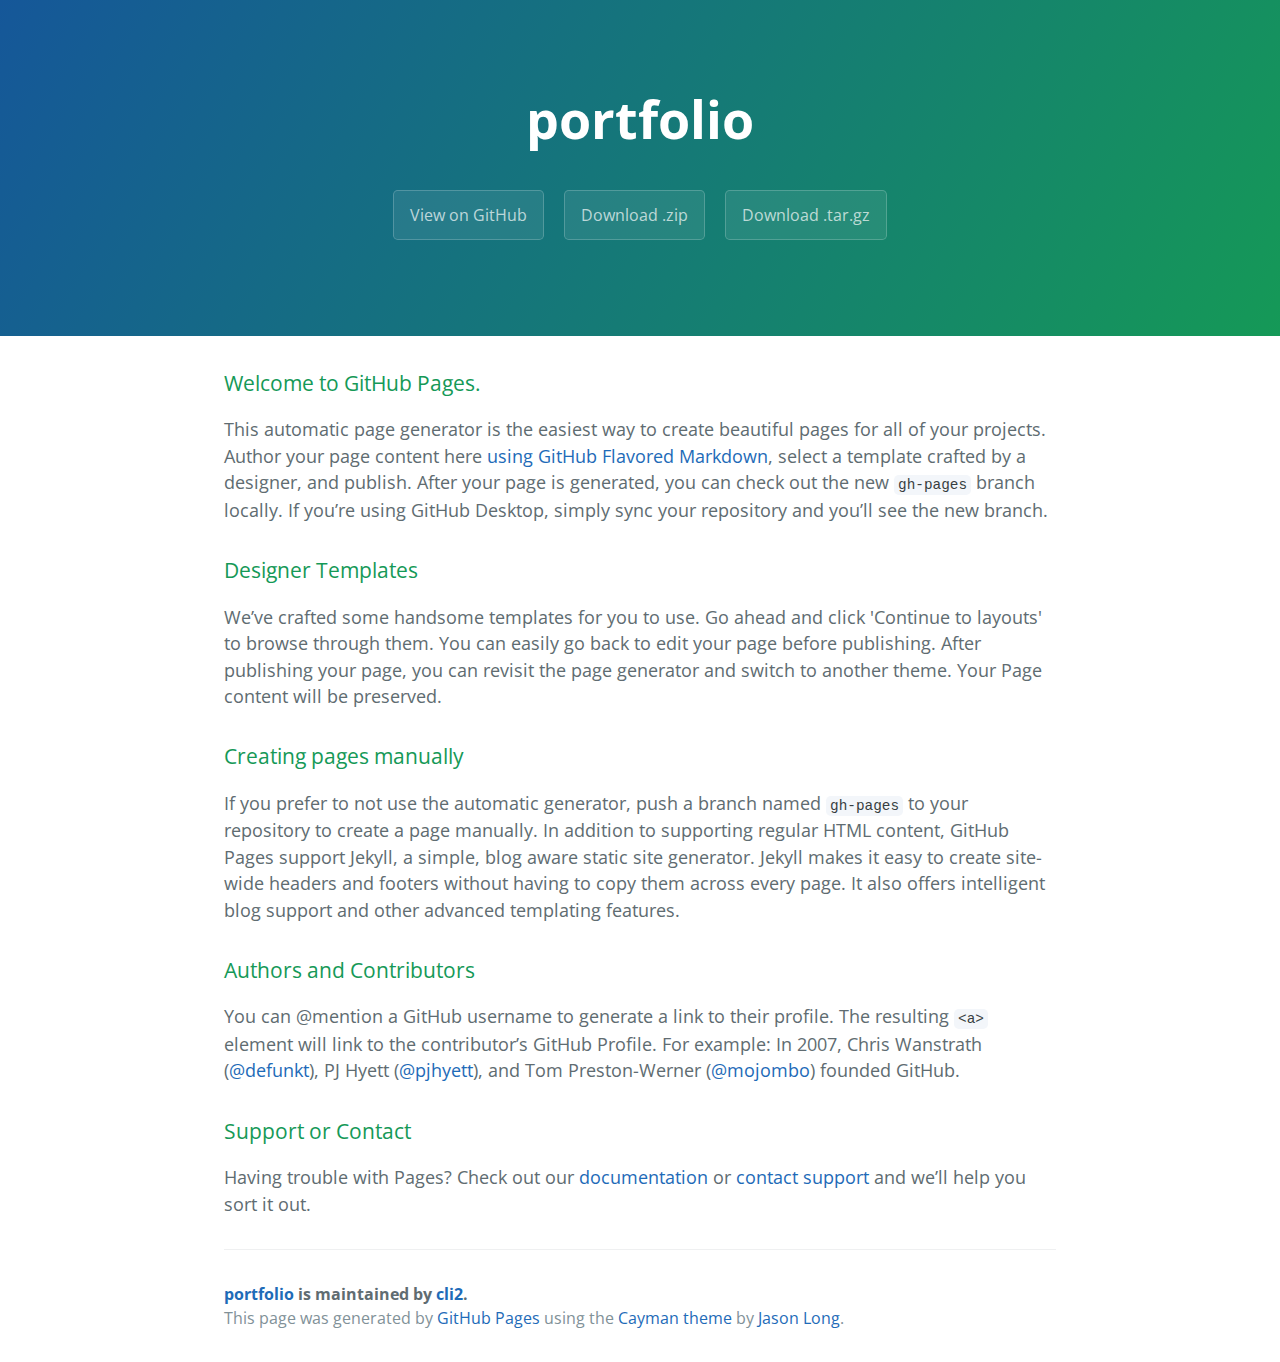
==== commit ce954a27: "Create gh-pages branch via GitHub" ====
--- a/index.html
+++ b/index.html
@@ -1,72 +1,57 @@
 <!DOCTYPE html>
-<html>
+<html lang="en-us">
   <head>
-    <meta charset="utf-8">
-    <title>Chong Li's Portfolio</title>
-
-    <script src='p_js/jquery-3.1.1.min.js'></script>
-    <script src='p_js/js.js'></script>
-    <link rel="shortcut icon" href="p_image/logo.png">
+    <meta charset="UTF-8">
+    <title>portfolio by cli2</title>
     <meta name="viewport" content="width=device-width, initial-scale=1">
-    <link rel="stylesheet" href="p_css/style.css" media="screen" title="no title">
-    <link rel="stylesheet" href="p_css/bootstrap.css" media="screen" title="no title">
-    <!-- <link rel="stylesheet" href="https://maxcdn.bootstrapcdn.com/bootstrap/3.3.7/css/bootstrap.min.css" integrity="sha384-BVYiiSIFeK1dGmJRAkycuHAHRg32OmUcww7on3RYdg4Va+PmSTsz/K68vbdEjh4u" crossorigin="anonymous"> -->
+    <link rel="stylesheet" type="text/css" href="stylesheets/normalize.css" media="screen">
+    <link href='https://fonts.googleapis.com/css?family=Open+Sans:400,700' rel='stylesheet' type='text/css'>
+    <link rel="stylesheet" type="text/css" href="stylesheets/stylesheet.css" media="screen">
+    <link rel="stylesheet" type="text/css" href="stylesheets/github-light.css" media="screen">
   </head>
   <body>
-    <div class="index half" id='index'></div>
-    <div class="main_des">
-      <div class="right">
-        Hi, I’m
-        <br><a onmouseover="cover_a()" onmouseout="cover_i()" href="about.html"><b>Chong</b></a><br>
-        <br>ux and architecture
-        <br><a onmouseover="cover_d()" onmouseout="cover_i()" href="design.html"><b>Designer</b></a><br>
-        <br>digital fabrication
-        <br><a onmouseover="cover_m()" onmouseout="cover_i()" href="make.html"><b>Maker</b></a><br>
-        <br>and amateur
-        <br><a onmouseover="cover_g()" onmouseout="cover_i()" href="graphics.html"><b>Illustrator</b></a>
-      </div>
-    </div>
-    <header class="index_header">
-      <a href="index.html">
-        <img class='logo_img' src="p_image/logo.png" alt="logo of Chong Li" />
-      </a>
-      <nav class="nav nav_bread_index">
-        <img onclick="show_nav()" class="bread_img" src="p_image/bread.png" alt="nav bread icon" />
-      </nav>
-      <nav class="nav nav_hide">
-        <ul>
-          <li><a href="design.html">design</a></li>
-          <li><a href="make.html">make</a></li>
-          <li><a href="graphics.html">graphics</a></li>
-          <li><a href="about.html">about</a></li>
-        </ul>
-      </nav>
-    </header>
-    <div class="full" id='full' onclick='show_page()'>
-      <ul>
-        <li><a href="design.html">design</a></li>
-        <li><a href="make.html">make</a></li>
-        <li><a href="graphics.html">graphics</a></li>
-        <li><a href="about.html">about</a></li>
-      </ul>
-    </div>
+    <section class="page-header">
+      <h1 class="project-name">portfolio</h1>
+      <h2 class="project-tagline"></h2>
+      <a href="https://github.com/cli2/SI539_portfolio" class="btn">View on GitHub</a>
+      <a href="https://github.com/cli2/SI539_portfolio/zipball/master" class="btn">Download .zip</a>
+      <a href="https://github.com/cli2/SI539_portfolio/tarball/master" class="btn">Download .tar.gz</a>
+    </section>
 
+    <section class="main-content">
+      <h3>
+<a id="welcome-to-github-pages" class="anchor" href="#welcome-to-github-pages" aria-hidden="true"><span aria-hidden="true" class="octicon octicon-link"></span></a>Welcome to GitHub Pages.</h3>
 
-    <footer>
-      <!-- <hr width='100%'>
-      <a href="https://www.linkedin.com/in/jonlichong" target="_blank">
-        <img class='footer_img' src="p_image/linkedin.png" alt="linkedin of Chong Li" />
-      </a>
-      <a href="https://www.behance.net/catacil" target="_blank">
-        <img class='footer_img' src="p_image/behance.png" alt="behance of Chong Li" />
-      </a>
-      <a href="https://www.instagram.com/catacil/" target="_blank">
-        <img class='footer_img' src="p_image/instagram.png" alt="instagram of Chong Li" />
-      </a>
-      <p class="copyright">
-        Self Designed and Coded <br>
-        &copy;&nbsp;Chong Li 2016
-      </p> -->
-    </footer>
+<p>This automatic page generator is the easiest way to create beautiful pages for all of your projects. Author your page content here <a href="https://guides.github.com/features/mastering-markdown/">using GitHub Flavored Markdown</a>, select a template crafted by a designer, and publish. After your page is generated, you can check out the new <code>gh-pages</code> branch locally. If you’re using GitHub Desktop, simply sync your repository and you’ll see the new branch.</p>
+
+<h3>
+<a id="designer-templates" class="anchor" href="#designer-templates" aria-hidden="true"><span aria-hidden="true" class="octicon octicon-link"></span></a>Designer Templates</h3>
+
+<p>We’ve crafted some handsome templates for you to use. Go ahead and click 'Continue to layouts' to browse through them. You can easily go back to edit your page before publishing. After publishing your page, you can revisit the page generator and switch to another theme. Your Page content will be preserved.</p>
+
+<h3>
+<a id="creating-pages-manually" class="anchor" href="#creating-pages-manually" aria-hidden="true"><span aria-hidden="true" class="octicon octicon-link"></span></a>Creating pages manually</h3>
+
+<p>If you prefer to not use the automatic generator, push a branch named <code>gh-pages</code> to your repository to create a page manually. In addition to supporting regular HTML content, GitHub Pages support Jekyll, a simple, blog aware static site generator. Jekyll makes it easy to create site-wide headers and footers without having to copy them across every page. It also offers intelligent blog support and other advanced templating features.</p>
+
+<h3>
+<a id="authors-and-contributors" class="anchor" href="#authors-and-contributors" aria-hidden="true"><span aria-hidden="true" class="octicon octicon-link"></span></a>Authors and Contributors</h3>
+
+<p>You can @mention a GitHub username to generate a link to their profile. The resulting <code>&lt;a&gt;</code> element will link to the contributor’s GitHub Profile. For example: In 2007, Chris Wanstrath (<a href="https://github.com/defunkt" class="user-mention">@defunkt</a>), PJ Hyett (<a href="https://github.com/pjhyett" class="user-mention">@pjhyett</a>), and Tom Preston-Werner (<a href="https://github.com/mojombo" class="user-mention">@mojombo</a>) founded GitHub.</p>
+
+<h3>
+<a id="support-or-contact" class="anchor" href="#support-or-contact" aria-hidden="true"><span aria-hidden="true" class="octicon octicon-link"></span></a>Support or Contact</h3>
+
+<p>Having trouble with Pages? Check out our <a href="https://help.github.com/pages">documentation</a> or <a href="https://github.com/contact">contact support</a> and we’ll help you sort it out.</p>
+
+      <footer class="site-footer">
+        <span class="site-footer-owner"><a href="https://github.com/cli2/SI539_portfolio">portfolio</a> is maintained by <a href="https://github.com/cli2">cli2</a>.</span>
+
+        <span class="site-footer-credits">This page was generated by <a href="https://pages.github.com">GitHub Pages</a> using the <a href="https://github.com/jasonlong/cayman-theme">Cayman theme</a> by <a href="https://twitter.com/jasonlong">Jason Long</a>.</span>
+      </footer>
+
+    </section>
+
+  
   </body>
 </html>
--- a/stylesheets/stylesheet.css
+++ b/stylesheets/stylesheet.css
@@ -0,0 +1,245 @@
+* {
+  box-sizing: border-box; }
+
+body {
+  padding: 0;
+  margin: 0;
+  font-family: "Open Sans", "Helvetica Neue", Helvetica, Arial, sans-serif;
+  font-size: 16px;
+  line-height: 1.5;
+  color: #606c71; }
+
+a {
+  color: #1e6bb8;
+  text-decoration: none; }
+  a:hover {
+    text-decoration: underline; }
+
+.btn {
+  display: inline-block;
+  margin-bottom: 1rem;
+  color: rgba(255, 255, 255, 0.7);
+  background-color: rgba(255, 255, 255, 0.08);
+  border-color: rgba(255, 255, 255, 0.2);
+  border-style: solid;
+  border-width: 1px;
+  border-radius: 0.3rem;
+  transition: color 0.2s, background-color 0.2s, border-color 0.2s; }
+  .btn + .btn {
+    margin-left: 1rem; }
+
+.btn:hover {
+  color: rgba(255, 255, 255, 0.8);
+  text-decoration: none;
+  background-color: rgba(255, 255, 255, 0.2);
+  border-color: rgba(255, 255, 255, 0.3); }
+
+@media screen and (min-width: 64em) {
+  .btn {
+    padding: 0.75rem 1rem; } }
+
+@media screen and (min-width: 42em) and (max-width: 64em) {
+  .btn {
+    padding: 0.6rem 0.9rem;
+    font-size: 0.9rem; } }
+
+@media screen and (max-width: 42em) {
+  .btn {
+    display: block;
+    width: 100%;
+    padding: 0.75rem;
+    font-size: 0.9rem; }
+    .btn + .btn {
+      margin-top: 1rem;
+      margin-left: 0; } }
+
+.page-header {
+  color: #fff;
+  text-align: center;
+  background-color: #159957;
+  background-image: linear-gradient(120deg, #155799, #159957); }
+
+@media screen and (min-width: 64em) {
+  .page-header {
+    padding: 5rem 6rem; } }
+
+@media screen and (min-width: 42em) and (max-width: 64em) {
+  .page-header {
+    padding: 3rem 4rem; } }
+
+@media screen and (max-width: 42em) {
+  .page-header {
+    padding: 2rem 1rem; } }
+
+.project-name {
+  margin-top: 0;
+  margin-bottom: 0.1rem; }
+
+@media screen and (min-width: 64em) {
+  .project-name {
+    font-size: 3.25rem; } }
+
+@media screen and (min-width: 42em) and (max-width: 64em) {
+  .project-name {
+    font-size: 2.25rem; } }
+
+@media screen and (max-width: 42em) {
+  .project-name {
+    font-size: 1.75rem; } }
+
+.project-tagline {
+  margin-bottom: 2rem;
+  font-weight: normal;
+  opacity: 0.7; }
+
+@media screen and (min-width: 64em) {
+  .project-tagline {
+    font-size: 1.25rem; } }
+
+@media screen and (min-width: 42em) and (max-width: 64em) {
+  .project-tagline {
+    font-size: 1.15rem; } }
+
+@media screen and (max-width: 42em) {
+  .project-tagline {
+    font-size: 1rem; } }
+
+.main-content :first-child {
+  margin-top: 0; }
+.main-content img {
+  max-width: 100%; }
+.main-content h1, .main-content h2, .main-content h3, .main-content h4, .main-content h5, .main-content h6 {
+  margin-top: 2rem;
+  margin-bottom: 1rem;
+  font-weight: normal;
+  color: #159957; }
+.main-content p {
+  margin-bottom: 1em; }
+.main-content code {
+  padding: 2px 4px;
+  font-family: Consolas, "Liberation Mono", Menlo, Courier, monospace;
+  font-size: 0.9rem;
+  color: #383e41;
+  background-color: #f3f6fa;
+  border-radius: 0.3rem; }
+.main-content pre {
+  padding: 0.8rem;
+  margin-top: 0;
+  margin-bottom: 1rem;
+  font: 1rem Consolas, "Liberation Mono", Menlo, Courier, monospace;
+  color: #567482;
+  word-wrap: normal;
+  background-color: #f3f6fa;
+  border: solid 1px #dce6f0;
+  border-radius: 0.3rem; }
+  .main-content pre > code {
+    padding: 0;
+    margin: 0;
+    font-size: 0.9rem;
+    color: #567482;
+    word-break: normal;
+    white-space: pre;
+    background: transparent;
+    border: 0; }
+.main-content .highlight {
+  margin-bottom: 1rem; }
+  .main-content .highlight pre {
+    margin-bottom: 0;
+    word-break: normal; }
+.main-content .highlight pre, .main-content pre {
+  padding: 0.8rem;
+  overflow: auto;
+  font-size: 0.9rem;
+  line-height: 1.45;
+  border-radius: 0.3rem; }
+.main-content pre code, .main-content pre tt {
+  display: inline;
+  max-width: initial;
+  padding: 0;
+  margin: 0;
+  overflow: initial;
+  line-height: inherit;
+  word-wrap: normal;
+  background-color: transparent;
+  border: 0; }
+  .main-content pre code:before, .main-content pre code:after, .main-content pre tt:before, .main-content pre tt:after {
+    content: normal; }
+.main-content ul, .main-content ol {
+  margin-top: 0; }
+.main-content blockquote {
+  padding: 0 1rem;
+  margin-left: 0;
+  color: #819198;
+  border-left: 0.3rem solid #dce6f0; }
+  .main-content blockquote > :first-child {
+    margin-top: 0; }
+  .main-content blockquote > :last-child {
+    margin-bottom: 0; }
+.main-content table {
+  display: block;
+  width: 100%;
+  overflow: auto;
+  word-break: normal;
+  word-break: keep-all; }
+  .main-content table th {
+    font-weight: bold; }
+  .main-content table th, .main-content table td {
+    padding: 0.5rem 1rem;
+    border: 1px solid #e9ebec; }
+.main-content dl {
+  padding: 0; }
+  .main-content dl dt {
+    padding: 0;
+    margin-top: 1rem;
+    font-size: 1rem;
+    font-weight: bold; }
+  .main-content dl dd {
+    padding: 0;
+    margin-bottom: 1rem; }
+.main-content hr {
+  height: 2px;
+  padding: 0;
+  margin: 1rem 0;
+  background-color: #eff0f1;
+  border: 0; }
+
+@media screen and (min-width: 64em) {
+  .main-content {
+    max-width: 64rem;
+    padding: 2rem 6rem;
+    margin: 0 auto;
+    font-size: 1.1rem; } }
+
+@media screen and (min-width: 42em) and (max-width: 64em) {
+  .main-content {
+    padding: 2rem 4rem;
+    font-size: 1.1rem; } }
+
+@media screen and (max-width: 42em) {
+  .main-content {
+    padding: 2rem 1rem;
+    font-size: 1rem; } }
+
+.site-footer {
+  padding-top: 2rem;
+  margin-top: 2rem;
+  border-top: solid 1px #eff0f1; }
+
+.site-footer-owner {
+  display: block;
+  font-weight: bold; }
+
+.site-footer-credits {
+  color: #819198; }
+
+@media screen and (min-width: 64em) {
+  .site-footer {
+    font-size: 1rem; } }
+
+@media screen and (min-width: 42em) and (max-width: 64em) {
+  .site-footer {
+    font-size: 1rem; } }
+
+@media screen and (max-width: 42em) {
+  .site-footer {
+    font-size: 0.9rem; } }
--- a/stylesheets/github-light.css
+++ b/stylesheets/github-light.css
@@ -0,0 +1,124 @@
+/*
+The MIT License (MIT)
+
+Copyright (c) 2016 GitHub, Inc.
+
+Permission is hereby granted, free of charge, to any person obtaining a copy
+of this software and associated documentation files (the "Software"), to deal
+in the Software without restriction, including without limitation the rights
+to use, copy, modify, merge, publish, distribute, sublicense, and/or sell
+copies of the Software, and to permit persons to whom the Software is
+furnished to do so, subject to the following conditions:
+
+The above copyright notice and this permission notice shall be included in all
+copies or substantial portions of the Software.
+
+THE SOFTWARE IS PROVIDED "AS IS", WITHOUT WARRANTY OF ANY KIND, EXPRESS OR
+IMPLIED, INCLUDING BUT NOT LIMITED TO THE WARRANTIES OF MERCHANTABILITY,
+FITNESS FOR A PARTICULAR PURPOSE AND NONINFRINGEMENT. IN NO EVENT SHALL THE
+AUTHORS OR COPYRIGHT HOLDERS BE LIABLE FOR ANY CLAIM, DAMAGES OR OTHER
+LIABILITY, WHETHER IN AN ACTION OF CONTRACT, TORT OR OTHERWISE, ARISING FROM,
+OUT OF OR IN CONNECTION WITH THE SOFTWARE OR THE USE OR OTHER DEALINGS IN THE
+SOFTWARE.
+
+*/
+
+.pl-c /* comment */ {
+  color: #969896;
+}
+
+.pl-c1 /* constant, variable.other.constant, support, meta.property-name, support.constant, support.variable, meta.module-reference, markup.raw, meta.diff.header */,
+.pl-s .pl-v /* string variable */ {
+  color: #0086b3;
+}
+
+.pl-e /* entity */,
+.pl-en /* entity.name */ {
+  color: #795da3;
+}
+
+.pl-smi /* variable.parameter.function, storage.modifier.package, storage.modifier.import, storage.type.java, variable.other */,
+.pl-s .pl-s1 /* string source */ {
+  color: #333;
+}
+
+.pl-ent /* entity.name.tag */ {
+  color: #63a35c;
+}
+
+.pl-k /* keyword, storage, storage.type */ {
+  color: #a71d5d;
+}
+
+.pl-s /* string */,
+.pl-pds /* punctuation.definition.string, string.regexp.character-class */,
+.pl-s .pl-pse .pl-s1 /* string punctuation.section.embedded source */,
+.pl-sr /* string.regexp */,
+.pl-sr .pl-cce /* string.regexp constant.character.escape */,
+.pl-sr .pl-sre /* string.regexp source.ruby.embedded */,
+.pl-sr .pl-sra /* string.regexp string.regexp.arbitrary-repitition */ {
+  color: #183691;
+}
+
+.pl-v /* variable */ {
+  color: #ed6a43;
+}
+
+.pl-id /* invalid.deprecated */ {
+  color: #b52a1d;
+}
+
+.pl-ii /* invalid.illegal */ {
+  color: #f8f8f8;
+  background-color: #b52a1d;
+}
+
+.pl-sr .pl-cce /* string.regexp constant.character.escape */ {
+  font-weight: bold;
+  color: #63a35c;
+}
+
+.pl-ml /* markup.list */ {
+  color: #693a17;
+}
+
+.pl-mh /* markup.heading */,
+.pl-mh .pl-en /* markup.heading entity.name */,
+.pl-ms /* meta.separator */ {
+  font-weight: bold;
+  color: #1d3e81;
+}
+
+.pl-mq /* markup.quote */ {
+  color: #008080;
+}
+
+.pl-mi /* markup.italic */ {
+  font-style: italic;
+  color: #333;
+}
+
+.pl-mb /* markup.bold */ {
+  font-weight: bold;
+  color: #333;
+}
+
+.pl-md /* markup.deleted, meta.diff.header.from-file */ {
+  color: #bd2c00;
+  background-color: #ffecec;
+}
+
+.pl-mi1 /* markup.inserted, meta.diff.header.to-file */ {
+  color: #55a532;
+  background-color: #eaffea;
+}
+
+.pl-mdr /* meta.diff.range */ {
+  font-weight: bold;
+  color: #795da3;
+}
+
+.pl-mo /* meta.output */ {
+  color: #1d3e81;
+}
+
